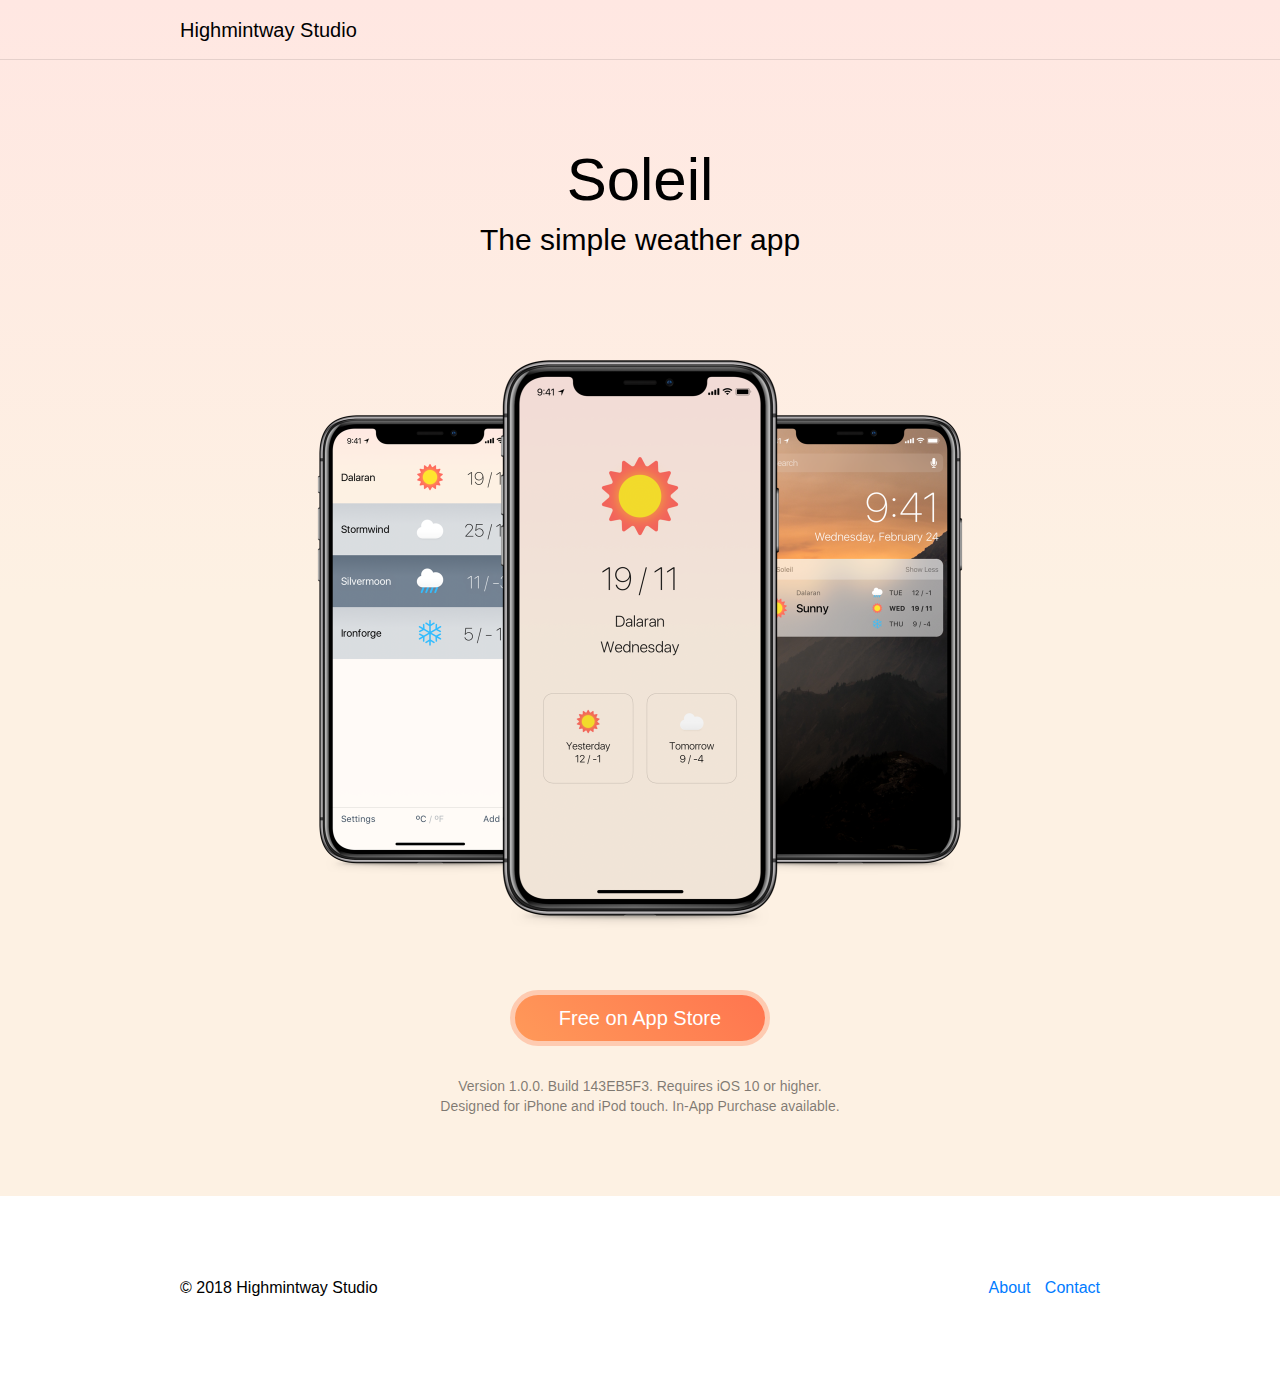
==== index.html @ 502a25d0 "Init" ====
<!DOCTYPE html>
<html>
    <head>
        <meta charset="utf-8">
        <title>Highmintway Studio | Soleil - The simple weather app</title>
        <link rel="stylesheet" href="/bower_components/bootstrap/dist/css/bootstrap.css">
        <link rel="stylesheet" href="/css/common.css">
        <style media="screen">
        * {
            text-rendering: optimizeLegibility;
            -webkit-font-smoothing: antialiased;
        }
        body {
            font-family: -apple-system, 'SF Pro Display', 'SF Pro Text', 'SF UI Display', 'SF UI Text', 'Helvetica Neue', 'Helvetica', 'Arial', sans-serif;
            color: #000;
            padding: 0;
            margin: 0;
        }
        </style>
    </head>
    <body data-scrolled-over-section1="false">
        <div class="HMW-navbar" id="navbar">
            <div class="container">
                <div class="row">
                    <div class="col-lg-5 offset-lg-1 col-md-6 col-sm-12 col-xs-12">
                        <div class="navbar-left">
                            <span id="navbar-website-title">Highmintway Studio</span>
                        </div>
                    </div>
                    <div class="col-lg-5 col-md-6 col-sm-12 col-xs-12">
                        <div class="navbar-right">
                            <div id="navbar-download-button-container" style="height: 60px; padding-top: 7px;">
                                <a class="btn btn-md NBTN-soleil" style="display: block; float: right; width: 200px; margin: 0 auto;">Free on App Store</a>
                            </div>
                        </div>
                    </div>
                </div>
            </div>
            <script type="text/javascript">
            if (window.screen.width < 1280) {
                document.getElementById('navbar-download-button-container').remove();
            };
            window.addEventListener('load', function () {
                window.addEventListener('scroll', function () {
                    // Determine the border-bottom of NavBar
                    if (window.pageYOffset > document.querySelector('#HMW-section-01').offsetHeight - 60) {
                        document.body.setAttribute('data-scrolled-over-section1', true);
                    } else {
                        document.body.setAttribute('data-scrolled-over-section1', false);
                    };
                });
            });
            </script>
        </div>
        <div class="HMW-sections">
            <style media="screen">
            .HMW-sections {
            }
            h1, h2, h3 {
                text-align: center;
                margin: 0;
            }
            h1 ~ h3 {
                margin-top: 10px;
            }
            h2:first-child {
                padding-top: 100px;
            }
            @media screen and (min-width: 768px) {
                h1 {
                    font-size: 60px;
                    font-weight: 200;
                    line-height: 60px;
                }
                h2 {
                    font-size: 40px;
                    font-weight: 300;
                    line-height: 60px;
                }
                h3 {
                    font-size: 30px;
                    font-weight: 300;
                    line-height: 40px;
                }
            }
            @media screen and (max-width: 767px) {
                h1 {
                    font-size: 40px;
                    font-weight: 200;
                    line-height: 40px;
                    margin-top: 0;
                    margin-bottom: 0;
                }
                h2 {
                    font-size: 30px;
                    font-weight: 300;
                    line-height: 40px;
                }
                h3 {
                    font-size: 20px;
                    font-weight: 300;
                    line-height: 27px;
                }
            }
            </style>
            <div class="" id="HMW-section-01">
                <style media="screen">
                #HMW-section-01 {
                    background: #FFFFFF;
                    background-image: linear-gradient(-180deg, #FFE7E2 0%, #FDF1E3 50%);
                    padding: 150px 0 80px;
                }
                #HMW-section-01 aside {
                    font-size: 14px;
                    line-height: 20px;
                    color: rgba(0, 0, 0, 0.5);
                    padding-top: 30px;
                }
                </style>
                <div class="container">
                    <div class="row">
                        <div class="col-lg-12 col-md-12 col-sm-12 col-xs-12">
                            <div class="">
                                <!-- Title Group -->
                                <h1>Soleil</h1>
                                <h3 id="title-h3" style="height: 80px;">The simple weather app</h3>
                                <script type="text/javascript">
                                window.addEventListener('load', function () {
                                    [
                                        'No more feature\nThan a weather app must have',
                                        'Today’s temperatures\nIn comparison with yesterday’s',
                                        'The simple weather app\n'
                                    ].map(function (sentence, order, arr) {
                                        console.log(arr);
                                        window.setTimeout(function () {
                                            window.setInterval(function () {
                                                typeTextIntoElement(sentence, document.getElementById('title-h3'));
                                            }, arr.length * 4000);
                                        }, order * 4000);
                                    });
                                });
                                </script>
                            </div>
                            <div class="">
                                <!-- Images -->
                                <img src="/img/phones-soleil.png" alt="" style="display: block; width: 70vw; max-width: 720px; margin: 60px auto;">
                            </div>
                            <div class="">
                                <!-- Button Etc -->
                                <a class="btn btn-lg NBTN-soleil" style="display: block; width: 260px; margin: 0 auto;">Free on App Store</a>
                            </div>
                            <div class="">
                                <!-- Footnotes -->
                                <aside class="text-center">
                                    Version 1.0.0. Build 143EB5F3. Requires iOS 10 or higher.
                                    <br />
                                    Designed for iPhone and iPod touch. In-App Purchase available.
                                </aside>
                            </div>
                        </div>
                    </div>
                </div>
            </div>

            <div class="" id="footer">
                <style media="screen">
                #footer ul li {
                    display: inline-block;
                    padding: 0;
                    margin: 0;
                }
                #footer ul li:not(:last-child) {
                    margin-right: 10px;
                }
                </style>
                <div class="container">
                    <div class="row" style="padding-top: 80px; padding-bottom: 80px;">
                        <div class="col-lg-5 offset-lg-1 col-md-5 offset-md-1 col-sm-12 col-xs-12">
                            &copy; 2018 Highmintway Studio
                        </div>
                        <div class="col-lg-5 col-md-5 col-sm-12 col-xs-12">
                            <ul class="text-right" style="display: block; padding: 0; margin: 0;">
                                <li><a href="/about/">About</a></li>
                                <li><a href="mailto:n@highmintway.com">Contact</a></li>
                            </ul>
                        </div>
                    </div>
                </div>
            </div>
        </div>
    </body>
</html>
---- css/common.css ----
/* NavBar */

/* NavBar */
#navbar {
    border-bottom: 1px solid rgba(0, 0, 0, 0.1);
    width: 100vw;
    height: 60px;
    top: 0;
    left: 0;
    z-index: 10000;
}
body[data-scrolled-over-section1="true"] #navbar {
    background: #FFF;
    position: fixed;
    position: absolute;
}
body[data-scrolled-over-section1="false"] #navbar {
    position: absolute;
}
body[data-scrolled-over-section1="true"] #navbar-download-button-container {
    opacity: 1;
}
body[data-scrolled-over-section1="false"] #navbar-download-button-container {
    opacity: 0;
}
#navbar-website-title {
    font-size: 20px;
    font-weight: 400;
    line-height: 60px;
    height: 60px;
}
#navbar-download-button-container {
    opacity: 0;
    transition: all 300ms ease;
}

/* Buttons */

.NBTN-soleil {
    color: #FFF !important;
    background-image: linear-gradient(-135deg, #FF754F 0%, #FF9959 100%) !important;
    border: 5px solid #FECBB1 !important;
    border-radius: 1000px !important;
}
.NBTN-soleil:active {
    color: #FFF !important;
    -webkit-filter: contrast(92%);
}
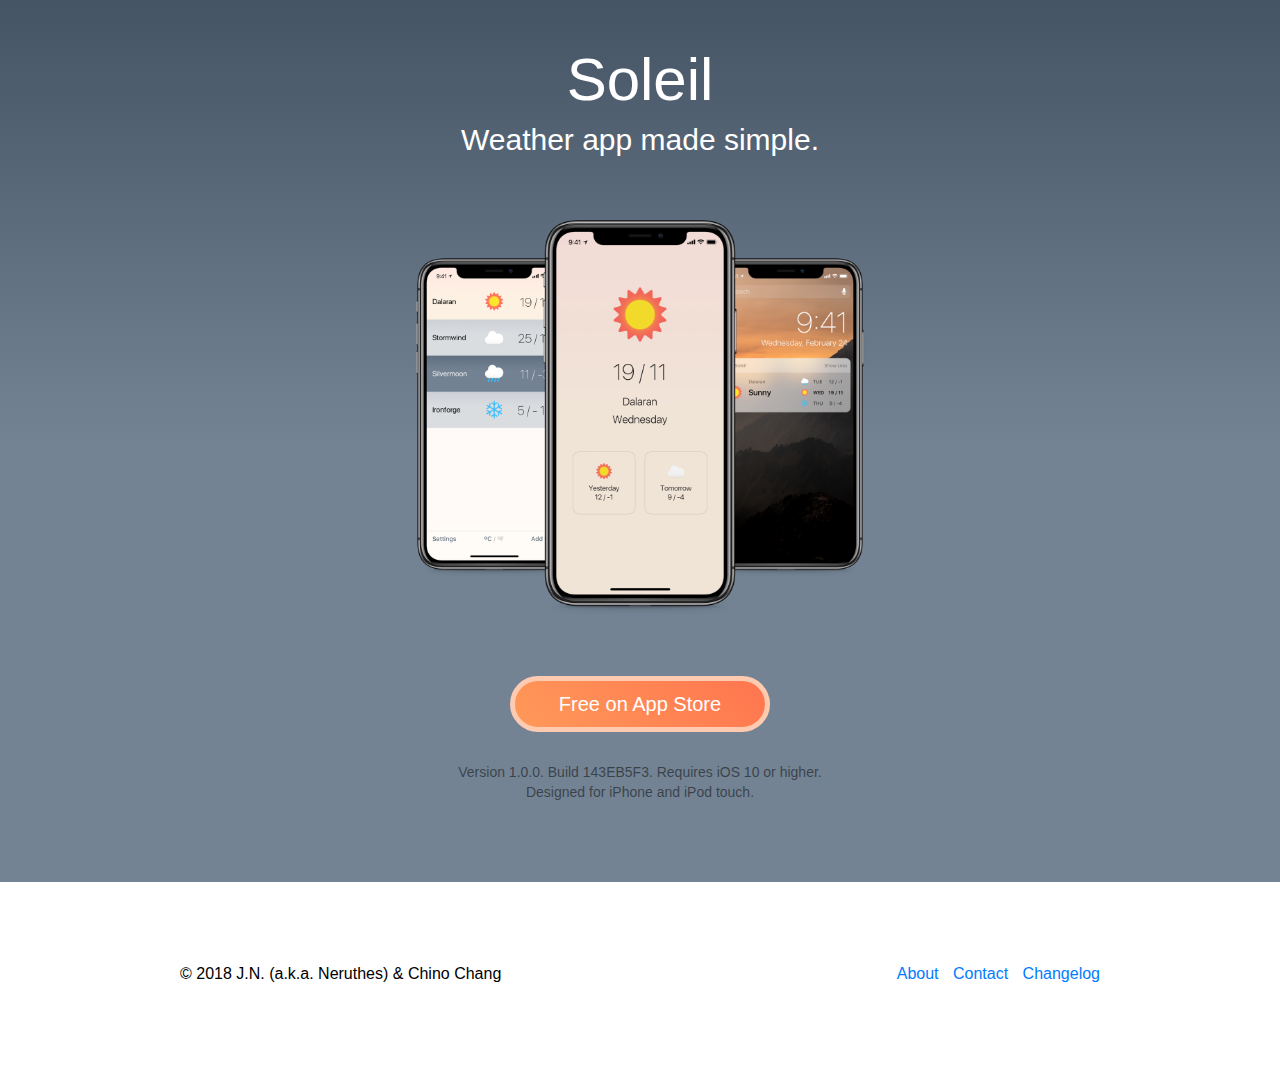
==== commit 8e83b3c2: "hello world" ====
--- a/index.html
+++ b/index.html
@@ -2,7 +2,8 @@
 <html>
     <head>
         <meta charset="utf-8">
-        <title>Highmintway Studio | Soleil - The simple weather app</title>
+        <title>Soleil - Weather app made simple</title>
+        <meta name="viewport" content="width=device-width, initial-scale=1">
         <link rel="stylesheet" href="/bower_components/bootstrap/dist/css/bootstrap.css">
         <link rel="stylesheet" href="/css/common.css">
         <style media="screen">
@@ -13,18 +14,19 @@
         body {
             font-family: -apple-system, 'SF Pro Display', 'SF Pro Text', 'SF UI Display', 'SF UI Text', 'Helvetica Neue', 'Helvetica', 'Arial', sans-serif;
             color: #000;
+            color: #FFF;
             padding: 0;
             margin: 0;
         }
         </style>
     </head>
     <body data-scrolled-over-section1="false">
-        <div class="HMW-navbar" id="navbar">
-            <div class="container">
+        <!-- <div class="HMW-navbar" id="navbar"> -->
+            <!-- <div class="container">
                 <div class="row">
                     <div class="col-lg-5 offset-lg-1 col-md-6 col-sm-12 col-xs-12">
                         <div class="navbar-left">
-                            <span id="navbar-website-title">Highmintway Studio</span>
+                            <span id="navbar-website-title">Soleil</span>
                         </div>
                     </div>
                     <div class="col-lg-5 col-md-6 col-sm-12 col-xs-12">
@@ -35,8 +37,8 @@
                         </div>
                     </div>
                 </div>
-            </div>
-            <script type="text/javascript">
+            </div> -->
+            <!-- <script type="text/javascript">
             if (window.screen.width < 1280) {
                 document.getElementById('navbar-download-button-container').remove();
             };
@@ -50,8 +52,8 @@
                     };
                 });
             });
-            </script>
-        </div>
+            </script> -->
+        <!-- </div> -->
         <div class="HMW-sections">
             <style media="screen">
             .HMW-sections {
@@ -108,7 +110,15 @@
                 #HMW-section-01 {
                     background: #FFFFFF;
                     background-image: linear-gradient(-180deg, #FFE7E2 0%, #FDF1E3 50%);
-                    padding: 150px 0 80px;
+                    padding: 50px 0 80px;
+
+                    /* Snowy: */
+                    background-image: linear-gradient(-180deg, #C1CEE0 0%, #DAE1E8 40%);
+
+                    /* base: */
+                    /* background: #28384A; */
+                    /* background-image: linear-gradient(-180deg, #F2F1EE 2%, #C4C4C4 89%); */
+                    background-image: linear-gradient(-180deg, #455464 0%, #738393 50%);
                 }
                 #HMW-section-01 aside {
                     font-size: 14px;
@@ -123,7 +133,7 @@
                             <div class="">
                                 <!-- Title Group -->
                                 <h1>Soleil</h1>
-                                <h3 id="title-h3" style="height: 80px;">The simple weather app</h3>
+                                <h3 id="title-h3" style="height: auto;">Weather app made simple.</h3>
                                 <script type="text/javascript">
                                 window.addEventListener('load', function () {
                                     [
@@ -143,7 +153,7 @@
                             </div>
                             <div class="">
                                 <!-- Images -->
-                                <img src="/img/phones-soleil.png" alt="" style="display: block; width: 70vw; max-width: 720px; margin: 60px auto;">
+                                <img src="/img/phones-soleil.png" alt="" style="display: block; width: 80vw; max-width: 500px; margin: 60px auto;">
                             </div>
                             <div class="">
                                 <!-- Button Etc -->
@@ -154,7 +164,8 @@
                                 <aside class="text-center">
                                     Version 1.0.0. Build 143EB5F3. Requires iOS 10 or higher.
                                     <br />
-                                    Designed for iPhone and iPod touch. In-App Purchase available.
+                                    Designed for iPhone and iPod touch.
+                                    <!-- In-App Purchase available. -->
                                 </aside>
                             </div>
                         </div>
@@ -164,6 +175,12 @@
 
             <div class="" id="footer">
                 <style media="screen">
+                #footer {
+                    color: #000;
+                }
+                #footer .row > div {
+                    margin-bottom: 20px;
+                }
                 #footer ul li {
                     display: inline-block;
                     padding: 0;
@@ -172,16 +189,41 @@
                 #footer ul li:not(:last-child) {
                     margin-right: 10px;
                 }
+                @media screen and (min-width: 576px) {
+                    .mobile-only { display: none; }
+                }
+                @media screen and (max-width: 575px) {
+                    .desktop-only { display: none; }
+                }
                 </style>
-                <div class="container">
+                <div class="container desktop-only">
                     <div class="row" style="padding-top: 80px; padding-bottom: 80px;">
                         <div class="col-lg-5 offset-lg-1 col-md-5 offset-md-1 col-sm-12 col-xs-12">
-                            &copy; 2018 Highmintway Studio
+                            <div class="">
+                                &copy; 2018 J.N. (a.k.a. Neruthes) &amp; Chino Chang
+                            </div>
                         </div>
                         <div class="col-lg-5 col-md-5 col-sm-12 col-xs-12">
                             <ul class="text-right" style="display: block; padding: 0; margin: 0;">
                                 <li><a href="/about/">About</a></li>
                                 <li><a href="mailto:n@highmintway.com">Contact</a></li>
+                                <li><a href="/changelog/">Changelog</a></li>
+                            </ul>
+                        </div>
+                    </div>
+                </div>
+                <div class="container mobile-only">
+                    <div class="row" style="padding-top: 80px; padding-bottom: 80px;">
+                        <div class="col-lg-5 offset-lg-1 col-md-5 offset-md-1 col-sm-12 col-xs-12">
+                            <div class="text-center">
+                                &copy; 2018 J.N. (a.k.a. Neruthes) &amp; Chino Chang
+                            </div>
+                        </div>
+                        <div class="col-lg-5 col-md-5 col-sm-12 col-xs-12">
+                            <ul class="text-center" style="display: block; padding: 0; margin: 0;">
+                                <li><a href="/about/">About</a></li>
+                                <li><a href="mailto:n@highmintway.com">Contact</a></li>
+                                <li><a href="/changelog/">Changelog</a></li>
                             </ul>
                         </div>
                     </div>
--- a/css/common.css
+++ b/css/common.css
@@ -44,5 +44,5 @@
 }
 .NBTN-soleil:active {
     color: #FFF !important;
-    -webkit-filter: contrast(92%);
+    -webkit-filter: contrast(80%);
 }
